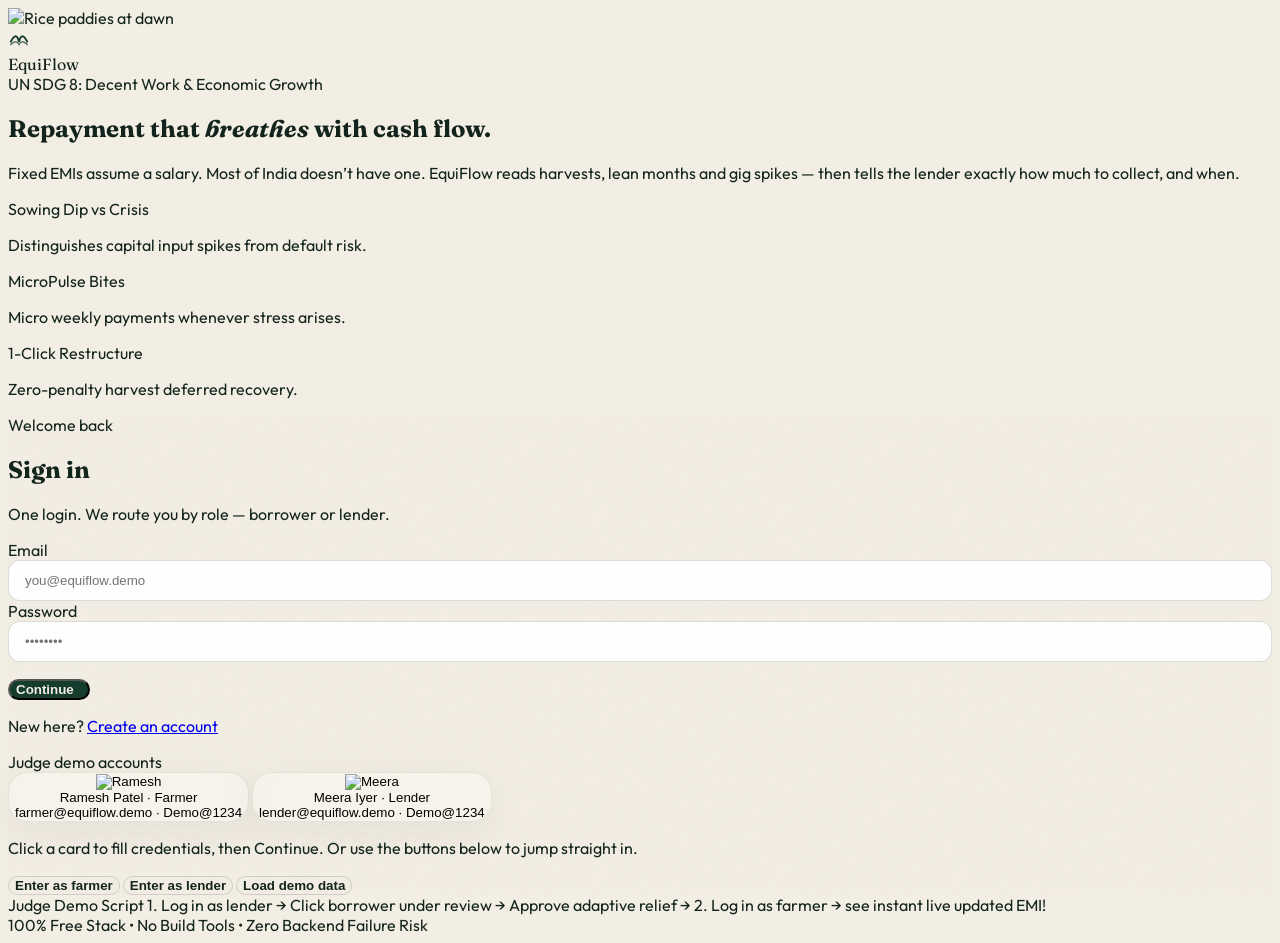
==== index.html @ c03998e7 "commit" ====
<!DOCTYPE html>
<html lang="en">
<head>
  <meta charset="UTF-8" />
  <meta name="viewport" content="width=device-width, initial-scale=1.0" />
  <title>EquiFlow — Adaptive Microloan Repayment & Cash-Flow Platform</title>
  <link rel="preconnect" href="https://fonts.googleapis.com" />
  <link rel="preconnect" href="https://fonts.gstatic.com" crossorigin />
  <link href="https://fonts.googleapis.com/css2?family=Fraunces:ital,opsz,wght@0,9..144,500;0,9..144,700;1,9..144,500&family=Outfit:wght@300;400;500;600;700&display=swap" rel="stylesheet" />
  <script src="https://cdn.tailwindcss.com"></script>
  <script>
    tailwind.config = {
      theme: {
        extend: {
          colors: {
            ink: "#12241c", forest: "#143d2e", leaf: "#2f7a52",
            cream: "#f3eee4", gold: "#c4a046", clay: "#c45c3e", sand: "#e4d7c3"
          },
          fontFamily: { display: ["Fraunces", "serif"], sans: ["Outfit", "system-ui", "sans-serif"] }
        }
      }
    }
  </script>
  <link rel="stylesheet" href="shared/style.css" />
  <script src="https://cdn.jsdelivr.net/npm/lucide@0.460.0/dist/umd/lucide.min.js"></script>
</head>
<body class="font-sans bg-cream text-ink h-screen flex flex-col overflow-hidden">
  <div class="flex-1 min-h-0 grid lg:grid-cols-2 overflow-y-auto">
    <!-- Left Hero column: Pitch for Judges & SDG 8 -->
    <section class="relative min-h-[42vh] lg:min-h-screen overflow-hidden">
      <img
        src="https://images.pexels.com/photos/5269073/pexels-photo-5269073.jpeg?auto=compress&cs=tinysrgb&w=1600"
        alt="Rice paddies at dawn"
        class="absolute inset-0 w-full h-full object-cover"
      />
      <div class="hero-mask absolute inset-0"></div>
      <div class="relative z-10 h-full flex flex-col p-8 md:p-12 text-cream">
        <div class="flex items-center gap-3">
          <div class="w-10 h-10 rounded-full bg-gold/90 flex items-center justify-center shadow-lg">
            <svg width="22" height="22" viewBox="0 0 24 24" fill="none">
              <path d="M3 15c4-8 7-8 9 0 2-8 5-8 9 0" stroke="#143d2e" stroke-width="2" stroke-linecap="round"/>
              <path d="M3 18c4-4 7-4 9 0 2-4 5-4 9 0" stroke="#143d2e" stroke-width="1.6" stroke-linecap="round" opacity=".7"/>
            </svg>
          </div>
          <span class="font-display text-2xl tracking-tight">EquiFlow</span>
        </div>

        <div class="mt-auto max-w-xl pb-6 space-y-5">
          <!-- SDG 8 Badge -->
          <div class="inline-flex items-center gap-2 px-3.5 py-1.5 rounded-full bg-gold/20 border border-gold/40 text-gold text-xs font-semibold tracking-wide">
            <span class="w-2 h-2 rounded-full bg-gold animate-ping"></span>
            UN SDG 8: Decent Work & Economic Growth
          </div>

          <h1 class="font-display text-4xl md:text-5xl leading-[1.12]">
            Repayment that <em>breathes</em> with cash flow.
          </h1>

          <p class="text-cream/85 text-base md:text-lg leading-relaxed max-w-md">
            Fixed EMIs assume a salary. Most of India doesn’t have one.
            EquiFlow reads harvests, lean months and gig spikes — then tells the lender exactly how much to collect, and when.
          </p>

          <!-- 3 Capability Chips -->
          <div class="grid grid-cols-1 sm:grid-cols-3 gap-3 pt-2 text-left">
            <div class="p-3 rounded-xl bg-forest/40 border border-cream/15 backdrop-blur-sm">
              <i data-lucide="sprout" class="w-5 h-5 text-gold mb-1.5"></i>
              <p class="text-xs font-semibold text-cream">Sowing Dip vs Crisis</p>
              <p class="text-[11px] text-cream/70">Distinguishes capital input spikes from default risk.</p>
            </div>
            <div class="p-3 rounded-xl bg-forest/40 border border-cream/15 backdrop-blur-sm">
              <i data-lucide="zap" class="w-5 h-5 text-gold mb-1.5"></i>
              <p class="text-xs font-semibold text-cream">MicroPulse Bites</p>
              <p class="text-[11px] text-cream/70">Micro weekly payments whenever stress arises.</p>
            </div>
            <div class="p-3 rounded-xl bg-forest/40 border border-cream/15 backdrop-blur-sm">
              <i data-lucide="check-check" class="w-5 h-5 text-gold mb-1.5"></i>
              <p class="text-xs font-semibold text-cream">1-Click Restructure</p>
              <p class="text-[11px] text-cream/70">Zero-penalty harvest deferred recovery.</p>
            </div>
          </div>
        </div>
      </div>
    </section>

    <!-- Right Login Card Section -->
    <section class="eq-grain flex items-center justify-center p-6 md:p-12 bg-cream">
      <div class="w-full max-w-md relative z-10">
        <p class="text-leaf font-medium text-sm mb-2">Welcome back</p>
        <h2 class="font-display text-3xl mb-1">Sign in</h2>
        <p class="text-ink/60 mb-8">One login. We route you by role — borrower or lender.</p>

        <form id="login-form" class="space-y-4">
          <div>
            <label class="text-xs uppercase tracking-wider text-ink/50 mb-1.5 block">Email</label>
            <input id="email" type="email" required class="eq-input" placeholder="you@equiflow.demo" autocomplete="username" />
          </div>
          <div>
            <label class="text-xs uppercase tracking-wider text-ink/50 mb-1.5 block">Password</label>
            <input id="password" type="password" required class="eq-input" placeholder="••••••••" autocomplete="current-password" />
          </div>
          <p id="login-error" class="hidden text-clay text-sm"></p>
          <button type="submit" class="eq-btn eq-btn-primary w-full py-3.5 text-base">
            Continue
            <i data-lucide="arrow-right" class="w-4 h-4"></i>
          </button>
        </form>

        <p class="mt-5 text-sm text-ink/60">
          New here?
          <a href="signup.html" class="text-forest font-semibold underline underline-offset-4">Create an account</a>
        </p>

        <div class="mt-10">
          <div class="flex items-center gap-3 mb-4">
            <div class="h-px flex-1 bg-ink/10"></div>
            <span class="text-[11px] uppercase tracking-[0.16em] text-ink/40">Judge demo accounts</span>
            <div class="h-px flex-1 bg-ink/10"></div>
          </div>
          <div class="grid gap-3">
            <button type="button" data-demo="farmer" class="text-left eq-card p-4 hover:border-leaf transition">
              <div class="flex items-center gap-3">
                <img src="https://images.pexels.com/photos/20458058/pexels-photo-20458058.jpeg?auto=compress&cs=tinysrgb&w=200" alt="Ramesh" class="w-12 h-12 rounded-full object-cover" />
                <div>
                  <div class="font-semibold">Ramesh Patel · Farmer</div>
                  <div class="text-xs text-ink/55">farmer@equiflow.demo · Demo@1234</div>
                </div>
              </div>
            </button>
            <button type="button" data-demo="lender" class="text-left eq-card p-4 hover:border-leaf transition">
              <div class="flex items-center gap-3">
                <img src="https://images.pexels.com/photos/6076115/pexels-photo-6076115.jpeg?auto=compress&cs=tinysrgb&w=200" alt="Meera" class="w-12 h-12 rounded-full object-cover" />
                <div>
                  <div class="font-semibold">Meera Iyer · Lender</div>
                  <div class="text-xs text-ink/55">lender@equiflow.demo · Demo@1234</div>
                </div>
              </div>
            </button>
          </div>
          <p class="mt-4 text-xs text-ink/45 leading-relaxed">
            Click a card to fill credentials, then Continue. Or use the buttons below to jump straight in.
          </p>
          <div class="mt-3 flex flex-wrap gap-2">
            <button type="button" id="quick-farmer" class="eq-btn eq-btn-ghost text-sm px-4 py-2">Enter as farmer</button>
            <button type="button" id="quick-lender" class="eq-btn eq-btn-ghost text-sm px-4 py-2">Enter as lender</button>
            <button type="button" id="load-demo" class="eq-btn eq-btn-ghost text-sm px-4 py-2">Load demo data</button>
          </div>
        </div>
      </div>
    </section>
  </div>

  <!-- Live Demo Quick-Script Footer Strip for Hackathon Judges -->
  <footer class="relative z-10 border-t border-ink/10 bg-sand/40 py-3.5 px-4 sm:px-6 shrink-0">
    <div class="max-w-7xl mx-auto flex flex-col sm:flex-row items-center justify-between gap-3 text-xs text-ink/70">
      <div class="flex items-center gap-2">
        <span class="px-2.5 py-0.5 rounded bg-forest text-cream font-mono font-medium text-[11px]">Judge Demo Script</span>
        <span>1. Log in as lender &rarr; Click borrower under review &rarr; Approve adaptive relief &rarr; 2. Log in as farmer &rarr; see instant live updated EMI!</span>
      </div>
      <div class="flex items-center gap-4 text-ink/50">
        <span>100% Free Stack • No Build Tools • Zero Backend Failure Risk</span>
      </div>
    </div>
  </footer>

  <script src="shared/mockData.js"></script>
  <script src="shared/adaptiveEngine.js"></script>
  <script src="shared/supabaseClient.js"></script>
  <script>
    lucide.createIcons();

    var form = document.getElementById("login-form");
    var err = document.getElementById("login-error");

    function showErr(msg) {
      err.textContent = msg;
      err.classList.remove("hidden");
    }

    async function go(email, password) {
      err.classList.add("hidden");
      var res = await eq.signIn(email, password);
      if (res.error) { showErr(res.error.message); return; }
      var profile = res.data.session.profile || await eq.getProfile(res.data.user.id);
      if (!profile) { showErr("No profile found for this account."); return; }
      window.location.href = eq.url(profile.role === "lender" ? "lender/dashboard.html" : "farmer/dashboard.html");
    }

    form.addEventListener("submit", function (e) {
      e.preventDefault();
      go(document.getElementById("email").value.trim(), document.getElementById("password").value);
    });

    document.querySelectorAll("[data-demo]").forEach(function (btn) {
      btn.addEventListener("click", function () {
        var kind = btn.getAttribute("data-demo");
        var acc = EquiFlowMock.DEMO_ACCOUNTS.filter(function (a) { return a.role === kind; })[0];
        document.getElementById("email").value = acc.email;
        document.getElementById("password").value = acc.password;
      });
    });

    document.getElementById("quick-farmer").addEventListener("click", function () {
      go("farmer@equiflow.demo", "Demo@1234");
    });
    document.getElementById("quick-lender").addEventListener("click", function () {
      go("lender@equiflow.demo", "Demo@1234");
    });
    document.getElementById("load-demo").addEventListener("click", async function () {
      await eq.resetDemo();
      eq.toast("Demo book loaded · Feb 2026 · farmer@ / lender@ + Demo@1234");
    });

    eq.getSession().then(function (res) {
      var s = res.data && res.data.session;
      if (s && s.profile) {
        window.location.href = eq.url(s.profile.role === "lender" ? "lender/dashboard.html" : "farmer/dashboard.html");
      }
    });
  </script>
</body>
</html>
---- shared/style.css ----
:root {
  --ink: #12241c;
  --forest: #143d2e;
  --leaf: #2f7a52;
  --moss: #4f9b6c;
  --mint: #d7eee2;
  --cream: #f3eee4;
  --paper: #f7f4ec;
  --sand: #e4d7c3;
  --gold: #c4a046;
  --harvest: #e0b14a;
  --clay: #c45c3e;
  --amber: #d9893b;
  --navy: #1b2d38;
  --line: rgba(18, 36, 28, 0.1);
  --shadow: 0 24px 60px rgba(18, 36, 28, 0.12);
}

* { box-sizing: border-box; }

html, body {
  background: var(--cream);
  color: var(--ink);
}

body {
  font-family: Outfit, system-ui, sans-serif;
  min-height: 100vh;
}

#boot {
  position: fixed;
  inset: 0;
  z-index: 90;
  background: #12241c;
  color: #f3eee4;
  display: flex;
  flex-direction: column;
  align-items: center;
  justify-content: center;
  gap: 0.75rem;
}

.font-display { font-family: Fraunces, Georgia, serif; }

.eq-grain {
  position: relative;
}
.eq-grain::before {
  content: "";
  pointer-events: none;
  position: absolute;
  inset: 0;
  opacity: 0.045;
  mix-blend-mode: multiply;
  background-image: url("data:image/svg+xml,%3Csvg xmlns='http://www.w3.org/2000/svg' width='180' height='180'%3E%3Cfilter id='n'%3E%3CfeTurbulence type='fractalNoise' baseFrequency='.8' numOctaves='4' stitchTiles='stitch'/%3E%3C/filter%3E%3Crect width='180' height='180' filter='url(%23n)' opacity='.9'/%3E%3C/svg%3E");
  z-index: 0;
}

.eq-card {
  background: rgba(247, 244, 236, 0.86);
  border: 1px solid rgba(18, 36, 28, 0.08);
  border-radius: 1.25rem;
  box-shadow: 0 10px 40px rgba(18, 36, 28, 0.06);
  backdrop-filter: blur(10px);
}

.eq-card-dark {
  background: linear-gradient(165deg, #1a4634 0%, #10281f 100%);
  color: #f3eee4;
  border: 1px solid rgba(255, 255, 255, 0.08);
  border-radius: 1.25rem;
}

.status-pill {
  display: inline-flex;
  align-items: center;
  gap: 0.4rem;
  border-radius: 999px;
  padding: 0.28rem 0.7rem;
  font-size: 0.72rem;
  font-weight: 600;
  letter-spacing: 0.02em;
  white-space: nowrap;
}
.status-stable { background: #d7eee2; color: #143d2e; }
.status-seasonal { background: #f3e3b8; color: #6b4e0e; }
.status-stress { background: #f6d7b8; color: #7a3e10; }
.status-critical { background: #f4cfc8; color: #8a2a1a; }

.health-battery {
  display: flex;
  gap: 6px;
  align-items: flex-end;
  height: 88px;
}
.health-battery .cell {
  width: 18px;
  border-radius: 6px 6px 3px 3px;
  background: rgba(18, 36, 28, 0.08);
  position: relative;
  overflow: hidden;
}
.health-battery .cell::after {
  content: "";
  position: absolute;
  inset: auto 0 0 0;
  height: 0%;
  transition: height 0.7s cubic-bezier(.2,.8,.2,1);
}
.health-battery[data-level="Normal"] .cell:nth-child(1) { height: 28%; }
.health-battery[data-level="Normal"] .cell:nth-child(2) { height: 46%; }
.health-battery[data-level="Normal"] .cell:nth-child(3) { height: 64%; }
.health-battery[data-level="Normal"] .cell:nth-child(4) { height: 82%; }
.health-battery[data-level="Normal"] .cell:nth-child(5) { height: 100%; }
.health-battery[data-level="Normal"] .cell::after { height: 100%; background: #2f7a52; }

.health-battery[data-level="Low"] .cell:nth-child(1) { height: 28%; }
.health-battery[data-level="Low"] .cell:nth-child(2) { height: 46%; }
.health-battery[data-level="Low"] .cell:nth-child(3) { height: 64%; }
.health-battery[data-level="Low"] .cell:nth-child(4) { height: 82%; }
.health-battery[data-level="Low"] .cell:nth-child(5) { height: 100%; }
.health-battery[data-level="Low"] .cell:nth-child(-n+4)::after { height: 100%; background: #c4a046; }
.health-battery[data-level="Low"] .cell:nth-child(5)::after { height: 28%; background: #c4a046; }

.health-battery[data-level="Medium"] .cell:nth-child(1) { height: 28%; }
.health-battery[data-level="Medium"] .cell:nth-child(2) { height: 46%; }
.health-battery[data-level="Medium"] .cell:nth-child(3) { height: 64%; }
.health-battery[data-level="Medium"] .cell:nth-child(4) { height: 82%; }
.health-battery[data-level="Medium"] .cell:nth-child(5) { height: 100%; }
.health-battery[data-level="Medium"] .cell:nth-child(-n+2)::after { height: 100%; background: #d9893b; }
.health-battery[data-level="Medium"] .cell:nth-child(3)::after { height: 40%; background: #d9893b; }

.health-battery[data-level="High"] .cell:nth-child(1) { height: 28%; }
.health-battery[data-level="High"] .cell:nth-child(2) { height: 46%; }
.health-battery[data-level="High"] .cell:nth-child(3) { height: 64%; }
.health-battery[data-level="High"] .cell:nth-child(4) { height: 82%; }
.health-battery[data-level="High"] .cell:nth-child(5) { height: 100%; }
.health-battery[data-level="High"] .cell:nth-child(1)::after { height: 100%; background: #c45c3e; }
.health-battery[data-level="High"] .cell:nth-child(2)::after { height: 22%; background: #c45c3e; }
.health-battery[data-level="High"] { animation: pulse-danger 1.6s ease-in-out infinite; }

@keyframes pulse-danger {
  0%, 100% { filter: none; }
  50% { filter: drop-shadow(0 0 10px rgba(196, 92, 62, 0.55)); }
}

/* 3-Segment Horizontal Battery Bar (Ported from Version B in Version A colors) */
.battery-segmented {
  height: 0.75rem;
  width: 100%;
  background: rgba(18, 36, 28, 0.08);
  border-radius: 9999px;
  overflow: hidden;
  padding: 2px;
  border: 1px solid rgba(18, 36, 28, 0.12);
  display: flex;
  gap: 4px;
}
.battery-segmented .segment {
  height: 100%;
  border-radius: 9999px;
  transition: all 0.5s ease;
  flex: 1;
}

.traffic {
  width: 14px;
  height: 14px;
  border-radius: 50%;
  box-shadow: 0 0 0 4px rgba(255,255,255,0.4);
}
.traffic-Normal { background: #2f7a52; }
.traffic-Low { background: #c4a046; }
.traffic-Medium { background: #d9893b; }
.traffic-High { background: #c45c3e; animation: blink 1.2s ease-in-out infinite; }

@keyframes blink {
  0%, 100% { opacity: 1; }
  50% { opacity: 0.45; }
}

.hero-mask {
  background: linear-gradient(180deg, rgba(20,61,46,0.2) 0%, rgba(20,61,46,0.85) 60%, rgba(20,61,46,0.95) 100%);
}

.eq-input {
  width: 100%;
  padding: 0.75rem 1rem;
  border-radius: 0.75rem;
  border: 1px solid rgba(18, 36, 28, 0.15);
  background: #ffffff;
  color: var(--ink);
  outline: none;
  transition: all 0.2s ease;
}
.eq-input:focus {
  border-color: var(--leaf);
  box-shadow: 0 0 0 3px rgba(47, 122, 85, 0.15);
}

.eq-btn {
  display: inline-flex;
  align-items: center;
  justify-content: center;
  gap: 0.5rem;
  font-weight: 600;
  border-radius: 0.75rem;
  transition: all 0.2s ease;
  cursor: pointer;
}
.eq-btn-primary {
  background: var(--forest);
  color: var(--cream);
}
.eq-btn-primary:hover { background: #1a4c3a; }

.eq-btn-gold {
  background: var(--gold);
  color: var(--forest);
}
.eq-btn-gold:hover { background: #d4ae4e; }

.eq-btn-ghost {
  background: transparent;
  color: var(--ink);
  border: 1px solid rgba(18, 36, 28, 0.15);
}
.eq-btn-ghost:hover { background: rgba(18, 36, 28, 0.05); }

.role-card {
  border: 1px solid rgba(18, 36, 28, 0.12);
  border-radius: 0.75rem;
  overflow: hidden;
  cursor: pointer;
  background: #ffffff;
  transition: all 0.2s ease;
}
.role-card.selected {
  border-color: var(--leaf);
  box-shadow: 0 0 0 2px var(--leaf);
}

.num-xl {
  font-family: Fraunces, Georgia, serif;
  font-weight: 700;
  letter-spacing: -0.02em;
}

.toast-stack {
  position: fixed;
  bottom: 1.5rem;
  right: 1.5rem;
  z-index: 999;
  display: flex;
  flex-col: column;
  gap: 0.5rem;
}
.eq-toast {
  padding: 0.75rem 1.25rem;
  border-radius: 0.75rem;
  background: var(--forest);
  color: var(--cream);
  font-size: 0.875rem;
  box-shadow: var(--shadow);
  animation: slideUp 0.3s ease;
}
.eq-toast.warn { background: var(--clay); }

@keyframes slideUp {
  from { transform: translateY(1rem); opacity: 0; }
  to { transform: translateY(0); opacity: 1; }
}

.modal-backdrop {
  position: fixed;
  inset: 0;
  background: rgba(18, 36, 28, 0.45);
  backdrop-filter: blur(4px);
  z-index: 99;
  display: flex;
  align-items: center;
  justify-content: center;
  padding: 1rem;
}

.borrower-row {
  cursor: pointer;
  transition: background 0.15s ease;
}
.borrower-row:hover { background: rgba(47, 122, 85, 0.04); }
.borrower-row.active { background: rgba(47, 122, 85, 0.1); }
.borrower-row td { padding: 0.85rem 1rem; border-bottom: 1px solid rgba(18, 36, 28, 0.06); }

.feed-item {
  padding: 0.75rem;
  border-radius: 0.75rem;
  background: rgba(255, 255, 255, 0.5);
  border: 1px solid rgba(18, 36, 28, 0.06);
}
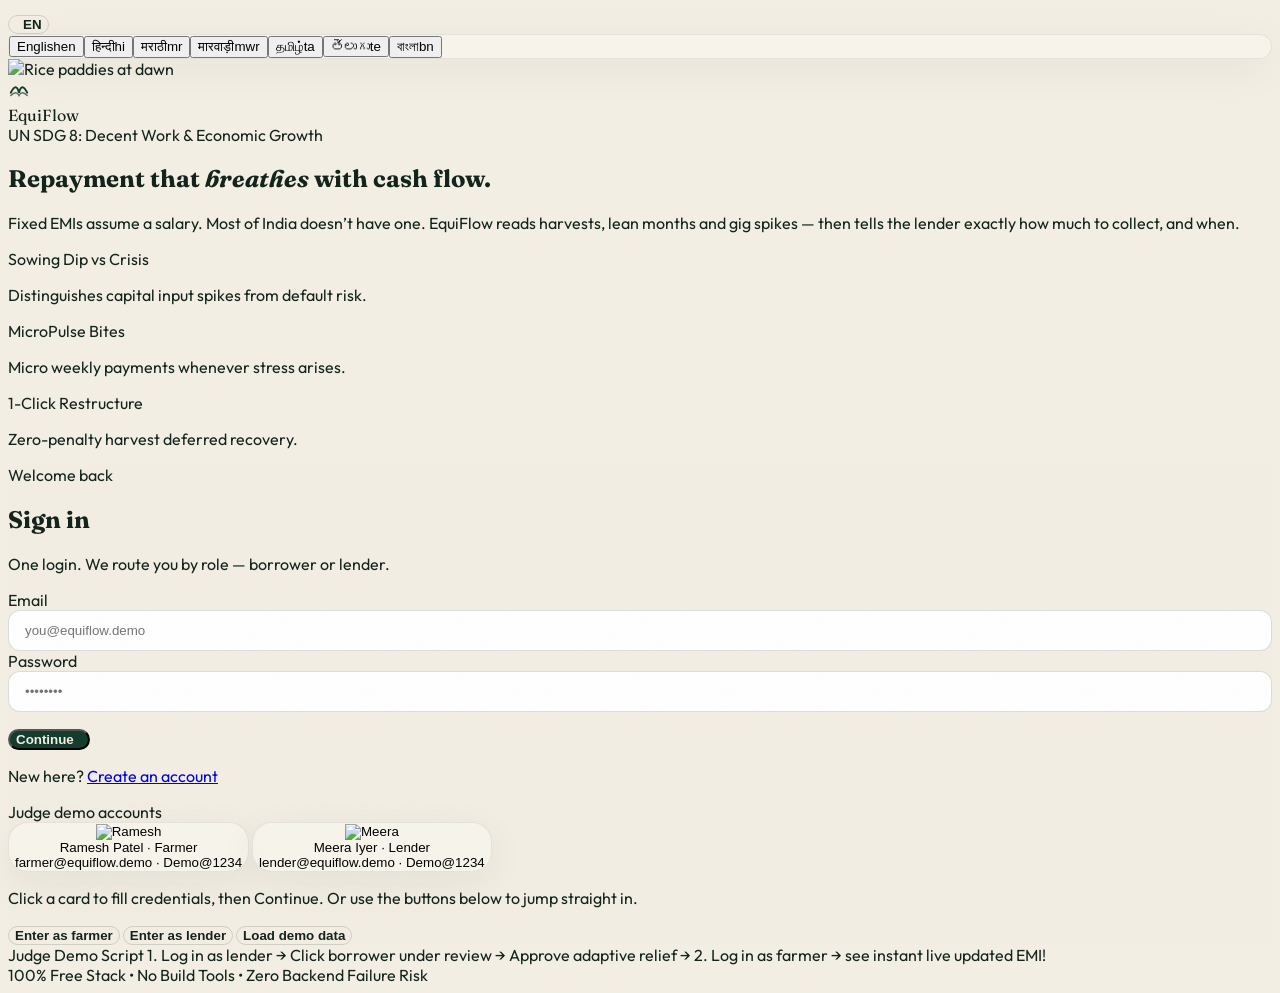
==== commit ceea5fd3: "commit" ====
--- a/index.html
+++ b/index.html
@@ -3,10 +3,11 @@
 <head>
   <meta charset="UTF-8" />
   <meta name="viewport" content="width=device-width, initial-scale=1.0" />
-  <title>EquiFlow — Adaptive Microloan Repayment & Cash-Flow Platform</title>
+  <title data-i18n="brand_name">EquiFlow — Adaptive Microloan Repayment & Cash-Flow Platform</title>
   <link rel="preconnect" href="https://fonts.googleapis.com" />
   <link rel="preconnect" href="https://fonts.gstatic.com" crossorigin />
   <link href="https://fonts.googleapis.com/css2?family=Fraunces:ital,opsz,wght@0,9..144,500;0,9..144,700;1,9..144,500&family=Outfit:wght@300;400;500;600;700&display=swap" rel="stylesheet" />
+  <link href="https://fonts.googleapis.com/css2?family=Noto+Sans+Devanagari:wght@400;600;700&family=Noto+Sans+Tamil:wght@400;600;700&family=Noto+Sans+Telugu:wght@400;600;700&family=Noto+Sans+Bengali:wght@400;600;700&display=swap" rel="stylesheet" />
   <script src="https://cdn.tailwindcss.com"></script>
   <script>
     tailwind.config = {
@@ -24,7 +25,19 @@
   <link rel="stylesheet" href="shared/style.css" />
   <script src="https://cdn.jsdelivr.net/npm/lucide@0.460.0/dist/umd/lucide.min.js"></script>
 </head>
-<body class="font-sans bg-cream text-ink h-screen flex flex-col overflow-hidden">
+<body class="font-sans bg-cream text-ink h-screen flex flex-col overflow-hidden relative">
+
+  <!-- Fixed Top-Right Language Switcher -->
+  <div class="fixed top-4 right-4 z-50">
+    <div class="relative">
+      <button id="lang-toggle" type="button" class="eq-btn eq-btn-ghost text-sm px-3 py-2 bg-cream/90 backdrop-blur shadow-md border border-ink/15">
+        <i data-lucide="languages" class="w-4 h-4"></i>
+        <span id="lang-current">EN</span>
+      </button>
+      <div id="lang-menu" class="hidden absolute right-0 mt-2 w-44 eq-card p-1.5 z-50 shadow-lg"></div>
+    </div>
+  </div>
+
   <div class="flex-1 min-h-0 grid lg:grid-cols-2 overflow-y-auto">
     <!-- Left Hero column: Pitch for Judges & SDG 8 -->
     <section class="relative min-h-[42vh] lg:min-h-screen overflow-hidden">
@@ -49,14 +62,14 @@
           <!-- SDG 8 Badge -->
           <div class="inline-flex items-center gap-2 px-3.5 py-1.5 rounded-full bg-gold/20 border border-gold/40 text-gold text-xs font-semibold tracking-wide">
             <span class="w-2 h-2 rounded-full bg-gold animate-ping"></span>
-            UN SDG 8: Decent Work & Economic Growth
+            <span data-i18n="sdg_badge">UN SDG 8: Decent Work & Economic Growth</span>
           </div>
 
           <h1 class="font-display text-4xl md:text-5xl leading-[1.12]">
-            Repayment that <em>breathes</em> with cash flow.
+            <span data-i18n="hero_title_1">Repayment that</span> <em data-i18n="hero_title_2">breathes</em> <span data-i18n="hero_title_3">with cash flow.</span>
           </h1>
 
-          <p class="text-cream/85 text-base md:text-lg leading-relaxed max-w-md">
+          <p class="text-cream/85 text-base md:text-lg leading-relaxed max-w-md" data-i18n="hero_desc">
             Fixed EMIs assume a salary. Most of India doesn’t have one.
             EquiFlow reads harvests, lean months and gig spikes — then tells the lender exactly how much to collect, and when.
           </p>
@@ -65,18 +78,18 @@
           <div class="grid grid-cols-1 sm:grid-cols-3 gap-3 pt-2 text-left">
             <div class="p-3 rounded-xl bg-forest/40 border border-cream/15 backdrop-blur-sm">
               <i data-lucide="sprout" class="w-5 h-5 text-gold mb-1.5"></i>
-              <p class="text-xs font-semibold text-cream">Sowing Dip vs Crisis</p>
-              <p class="text-[11px] text-cream/70">Distinguishes capital input spikes from default risk.</p>
+              <p class="text-xs font-semibold text-cream" data-i18n="chip_sowing_title">Sowing Dip vs Crisis</p>
+              <p class="text-[11px] text-cream/70" data-i18n="chip_sowing_desc">Distinguishes capital input spikes from default risk.</p>
             </div>
             <div class="p-3 rounded-xl bg-forest/40 border border-cream/15 backdrop-blur-sm">
               <i data-lucide="zap" class="w-5 h-5 text-gold mb-1.5"></i>
-              <p class="text-xs font-semibold text-cream">MicroPulse Bites</p>
-              <p class="text-[11px] text-cream/70">Micro weekly payments whenever stress arises.</p>
+              <p class="text-xs font-semibold text-cream" data-i18n="chip_micropulse_title">MicroPulse Bites</p>
+              <p class="text-[11px] text-cream/70" data-i18n="chip_micropulse_desc">Micro weekly payments whenever stress arises.</p>
             </div>
             <div class="p-3 rounded-xl bg-forest/40 border border-cream/15 backdrop-blur-sm">
               <i data-lucide="check-check" class="w-5 h-5 text-gold mb-1.5"></i>
-              <p class="text-xs font-semibold text-cream">1-Click Restructure</p>
-              <p class="text-[11px] text-cream/70">Zero-penalty harvest deferred recovery.</p>
+              <p class="text-xs font-semibold text-cream" data-i18n="chip_restructure_title">1-Click Restructure</p>
+              <p class="text-[11px] text-cream/70" data-i18n="chip_restructure_desc">Zero-penalty harvest deferred recovery.</p>
             </div>
           </div>
         </div>
@@ -86,35 +99,35 @@
     <!-- Right Login Card Section -->
     <section class="eq-grain flex items-center justify-center p-6 md:p-12 bg-cream">
       <div class="w-full max-w-md relative z-10">
-        <p class="text-leaf font-medium text-sm mb-2">Welcome back</p>
-        <h2 class="font-display text-3xl mb-1">Sign in</h2>
-        <p class="text-ink/60 mb-8">One login. We route you by role — borrower or lender.</p>
+        <p class="text-leaf font-medium text-sm mb-2" data-i18n="welcome_back">Welcome back</p>
+        <h2 class="font-display text-3xl mb-1" data-i18n="signin_title">Sign in</h2>
+        <p class="text-ink/60 mb-8" data-i18n="signin_sub">One login. We route you by role — borrower or lender.</p>
 
         <form id="login-form" class="space-y-4">
           <div>
-            <label class="text-xs uppercase tracking-wider text-ink/50 mb-1.5 block">Email</label>
-            <input id="email" type="email" required class="eq-input" placeholder="you@equiflow.demo" autocomplete="username" />
+            <label class="text-xs uppercase tracking-wider text-ink/50 mb-1.5 block" data-i18n="label_email">Email</label>
+            <input id="email" type="email" required class="eq-input" placeholder="you@equiflow.demo" data-i18n-placeholder="placeholder_email" autocomplete="username" />
           </div>
           <div>
-            <label class="text-xs uppercase tracking-wider text-ink/50 mb-1.5 block">Password</label>
-            <input id="password" type="password" required class="eq-input" placeholder="••••••••" autocomplete="current-password" />
+            <label class="text-xs uppercase tracking-wider text-ink/50 mb-1.5 block" data-i18n="label_password">Password</label>
+            <input id="password" type="password" required class="eq-input" placeholder="••••••••" data-i18n-placeholder="placeholder_password_signin" autocomplete="current-password" />
           </div>
           <p id="login-error" class="hidden text-clay text-sm"></p>
           <button type="submit" class="eq-btn eq-btn-primary w-full py-3.5 text-base">
-            Continue
+            <span data-i18n="btn_continue">Continue</span>
             <i data-lucide="arrow-right" class="w-4 h-4"></i>
           </button>
         </form>
 
         <p class="mt-5 text-sm text-ink/60">
-          New here?
-          <a href="signup.html" class="text-forest font-semibold underline underline-offset-4">Create an account</a>
+          <span data-i18n="new_here">New here?</span>
+          <a href="signup.html" class="text-forest font-semibold underline underline-offset-4" data-i18n="create_account">Create an account</a>
         </p>
 
         <div class="mt-10">
           <div class="flex items-center gap-3 mb-4">
             <div class="h-px flex-1 bg-ink/10"></div>
-            <span class="text-[11px] uppercase tracking-[0.16em] text-ink/40">Judge demo accounts</span>
+            <span class="text-[11px] uppercase tracking-[0.16em] text-ink/40" data-i18n="judge_accounts_header">Judge demo accounts</span>
             <div class="h-px flex-1 bg-ink/10"></div>
           </div>
           <div class="grid gap-3">
@@ -122,7 +135,7 @@
               <div class="flex items-center gap-3">
                 <img src="https://images.pexels.com/photos/20458058/pexels-photo-20458058.jpeg?auto=compress&cs=tinysrgb&w=200" alt="Ramesh" class="w-12 h-12 rounded-full object-cover" />
                 <div>
-                  <div class="font-semibold">Ramesh Patel · Farmer</div>
+                  <div class="font-semibold" data-i18n="ramesh_role">Ramesh Patel · Farmer</div>
                   <div class="text-xs text-ink/55">farmer@equiflow.demo · Demo@1234</div>
                 </div>
               </div>
@@ -131,19 +144,19 @@
               <div class="flex items-center gap-3">
                 <img src="https://images.pexels.com/photos/6076115/pexels-photo-6076115.jpeg?auto=compress&cs=tinysrgb&w=200" alt="Meera" class="w-12 h-12 rounded-full object-cover" />
                 <div>
-                  <div class="font-semibold">Meera Iyer · Lender</div>
+                  <div class="font-semibold" data-i18n="meera_role">Meera Iyer · Lender</div>
                   <div class="text-xs text-ink/55">lender@equiflow.demo · Demo@1234</div>
                 </div>
               </div>
             </button>
           </div>
-          <p class="mt-4 text-xs text-ink/45 leading-relaxed">
+          <p class="mt-4 text-xs text-ink/45 leading-relaxed" data-i18n="demo_click_hint">
             Click a card to fill credentials, then Continue. Or use the buttons below to jump straight in.
           </p>
           <div class="mt-3 flex flex-wrap gap-2">
-            <button type="button" id="quick-farmer" class="eq-btn eq-btn-ghost text-sm px-4 py-2">Enter as farmer</button>
-            <button type="button" id="quick-lender" class="eq-btn eq-btn-ghost text-sm px-4 py-2">Enter as lender</button>
-            <button type="button" id="load-demo" class="eq-btn eq-btn-ghost text-sm px-4 py-2">Load demo data</button>
+            <button type="button" id="quick-farmer" class="eq-btn eq-btn-ghost text-sm px-4 py-2" data-i18n="enter_as_farmer">Enter as farmer</button>
+            <button type="button" id="quick-lender" class="eq-btn eq-btn-ghost text-sm px-4 py-2" data-i18n="enter_as_lender">Enter as lender</button>
+            <button type="button" id="load-demo" class="eq-btn eq-btn-ghost text-sm px-4 py-2" data-i18n="load_demo_data">Load demo data</button>
           </div>
         </div>
       </div>
@@ -154,17 +167,19 @@
   <footer class="relative z-10 border-t border-ink/10 bg-sand/40 py-3.5 px-4 sm:px-6 shrink-0">
     <div class="max-w-7xl mx-auto flex flex-col sm:flex-row items-center justify-between gap-3 text-xs text-ink/70">
       <div class="flex items-center gap-2">
-        <span class="px-2.5 py-0.5 rounded bg-forest text-cream font-mono font-medium text-[11px]">Judge Demo Script</span>
-        <span>1. Log in as lender &rarr; Click borrower under review &rarr; Approve adaptive relief &rarr; 2. Log in as farmer &rarr; see instant live updated EMI!</span>
+        <span class="px-2.5 py-0.5 rounded bg-forest text-cream font-mono font-medium text-[11px]" data-i18n="judge_script_title">Judge Demo Script</span>
+        <span data-i18n="judge_script_text">1. Log in as lender &rarr; Click borrower under review &rarr; Approve adaptive relief &rarr; 2. Log in as farmer &rarr; see instant live updated EMI!</span>
       </div>
       <div class="flex items-center gap-4 text-ink/50">
-        <span>100% Free Stack • No Build Tools • Zero Backend Failure Risk</span>
+        <span data-i18n="footer_stack_note">100% Free Stack • No Build Tools • Zero Backend Failure Risk</span>
       </div>
     </div>
   </footer>
 
   <script src="shared/mockData.js"></script>
   <script src="shared/adaptiveEngine.js"></script>
+  <script src="shared/i18n.js"></script>
+  <script src="shared/i18nEngine.js"></script>
   <script src="shared/supabaseClient.js"></script>
   <script>
     lucide.createIcons();
@@ -208,7 +223,7 @@
     });
     document.getElementById("load-demo").addEventListener("click", async function () {
       await eq.resetDemo();
-      eq.toast("Demo book loaded · Feb 2026 · farmer@ / lender@ + Demo@1234");
+      eq.toast(EquiFlowI18n.t("toast_demo_reset"));
     });
 
     eq.getSession().then(function (res) {
--- a/shared/style.css
+++ b/shared/style.css
@@ -43,6 +43,11 @@
 
 .font-display { font-family: Fraunces, Georgia, serif; }
 
+[data-script="devanagari"] body, [data-script="devanagari"] .font-display { font-family: "Noto Sans Devanagari", Outfit, sans-serif; }
+[data-script="tamil"] body, [data-script="tamil"] .font-display { font-family: "Noto Sans Tamil", Outfit, sans-serif; }
+[data-script="telugu"] body, [data-script="telugu"] .font-display { font-family: "Noto Sans Telugu", Outfit, sans-serif; }
+[data-script="bengali"] body, [data-script="bengali"] .font-display { font-family: "Noto Sans Bengali", Outfit, sans-serif; }
+
 .eq-grain {
   position: relative;
 }
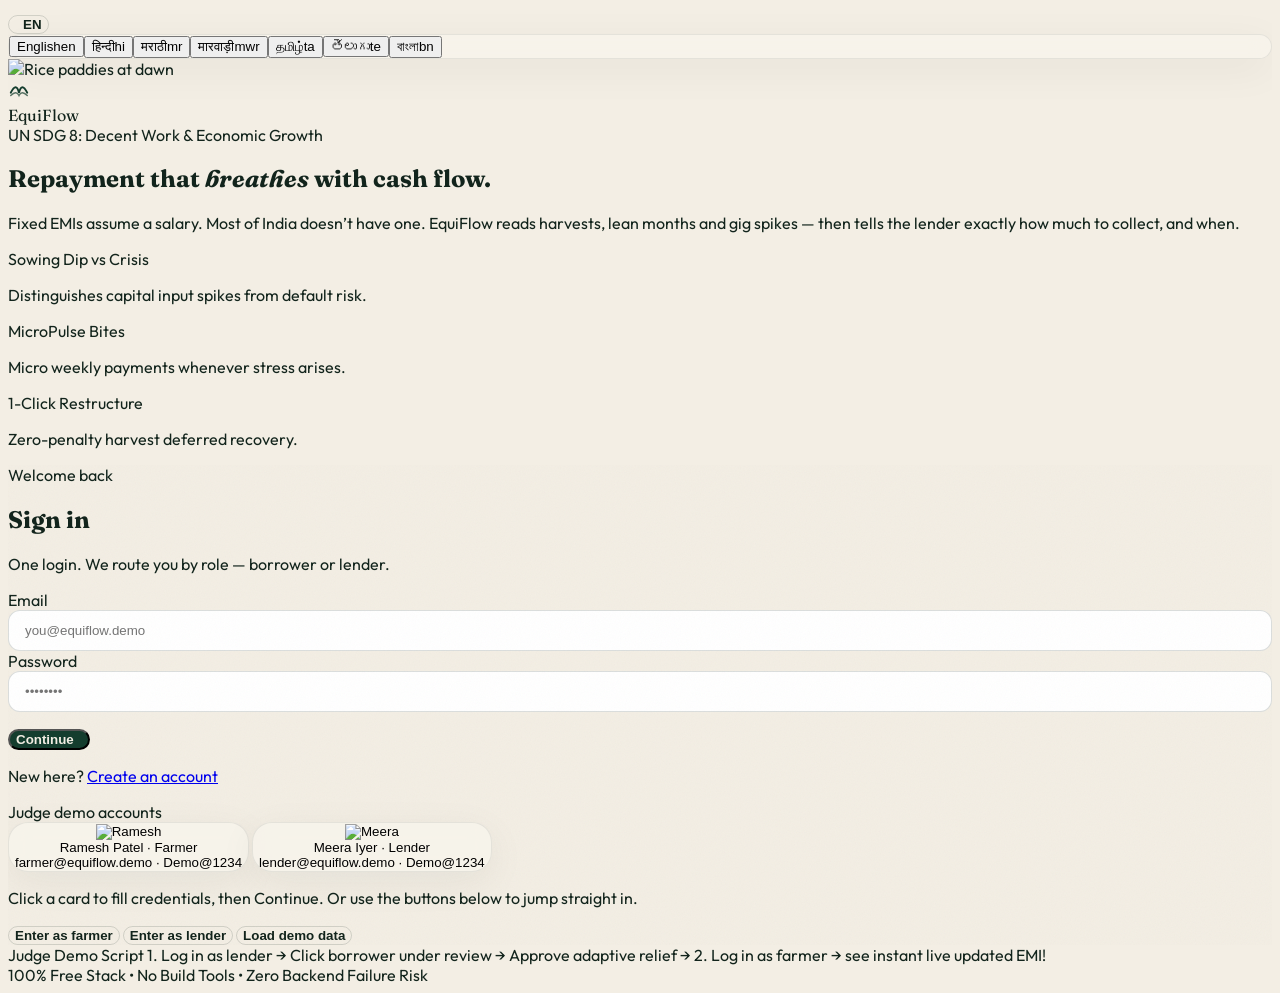
==== commit 5796eb73: "updated code" ====
--- a/index.html
+++ b/index.html
@@ -25,20 +25,19 @@
   <link rel="stylesheet" href="shared/style.css" />
   <script src="https://cdn.jsdelivr.net/npm/lucide@0.460.0/dist/umd/lucide.min.js"></script>
 </head>
-<body class="font-sans bg-cream text-ink h-screen flex flex-col overflow-hidden relative">
-
-  <!-- Fixed Top-Right Language Switcher -->
-  <div class="fixed top-4 right-4 z-50">
-    <div class="relative">
-      <button id="lang-toggle" type="button" class="eq-btn eq-btn-ghost text-sm px-3 py-2 bg-cream/90 backdrop-blur shadow-md border border-ink/15">
-        <i data-lucide="languages" class="w-4 h-4"></i>
-        <span id="lang-current">EN</span>
-      </button>
-      <div id="lang-menu" class="hidden absolute right-0 mt-2 w-44 eq-card p-1.5 z-50 shadow-lg"></div>
+<body class="font-sans bg-cream text-ink h-screen flex flex-col overflow-hidden">
+  <div class="flex-1 min-h-0 grid lg:grid-cols-2 overflow-y-auto relative">
+
+    <!-- Absolute Top-Right Language Switcher -->
+    <div class="absolute top-4 right-4 z-50">
+      <div class="relative">
+        <button id="lang-toggle" type="button" class="eq-btn eq-btn-ghost text-sm px-3 py-2 bg-cream/90 backdrop-blur shadow-md border border-ink/15" aria-label="Language Switcher">
+          <i data-lucide="languages" class="w-4 h-4"></i>
+          <span id="lang-current" class="hidden sm:inline">EN</span>
+        </button>
+        <div id="lang-menu" class="hidden absolute right-0 mt-2 w-44 eq-card p-1.5 z-50 shadow-lg"></div>
+      </div>
     </div>
-  </div>
-
-  <div class="flex-1 min-h-0 grid lg:grid-cols-2 overflow-y-auto">
     <!-- Left Hero column: Pitch for Judges & SDG 8 -->
     <section class="relative min-h-[42vh] lg:min-h-screen overflow-hidden">
       <img
--- a/shared/style.css
+++ b/shared/style.css
@@ -21,6 +21,7 @@
 html, body {
   background: var(--cream);
   color: var(--ink);
+  overflow-x: hidden;
 }
 
 body {
@@ -303,3 +304,9 @@
   background: rgba(255, 255, 255, 0.5);
   border: 1px solid rgba(18, 36, 28, 0.06);
 }
+
+.table-wrap {
+  overflow-x: auto;
+  -webkit-overflow-scrolling: touch;
+}
+.eq-table { min-width: 480px; }
